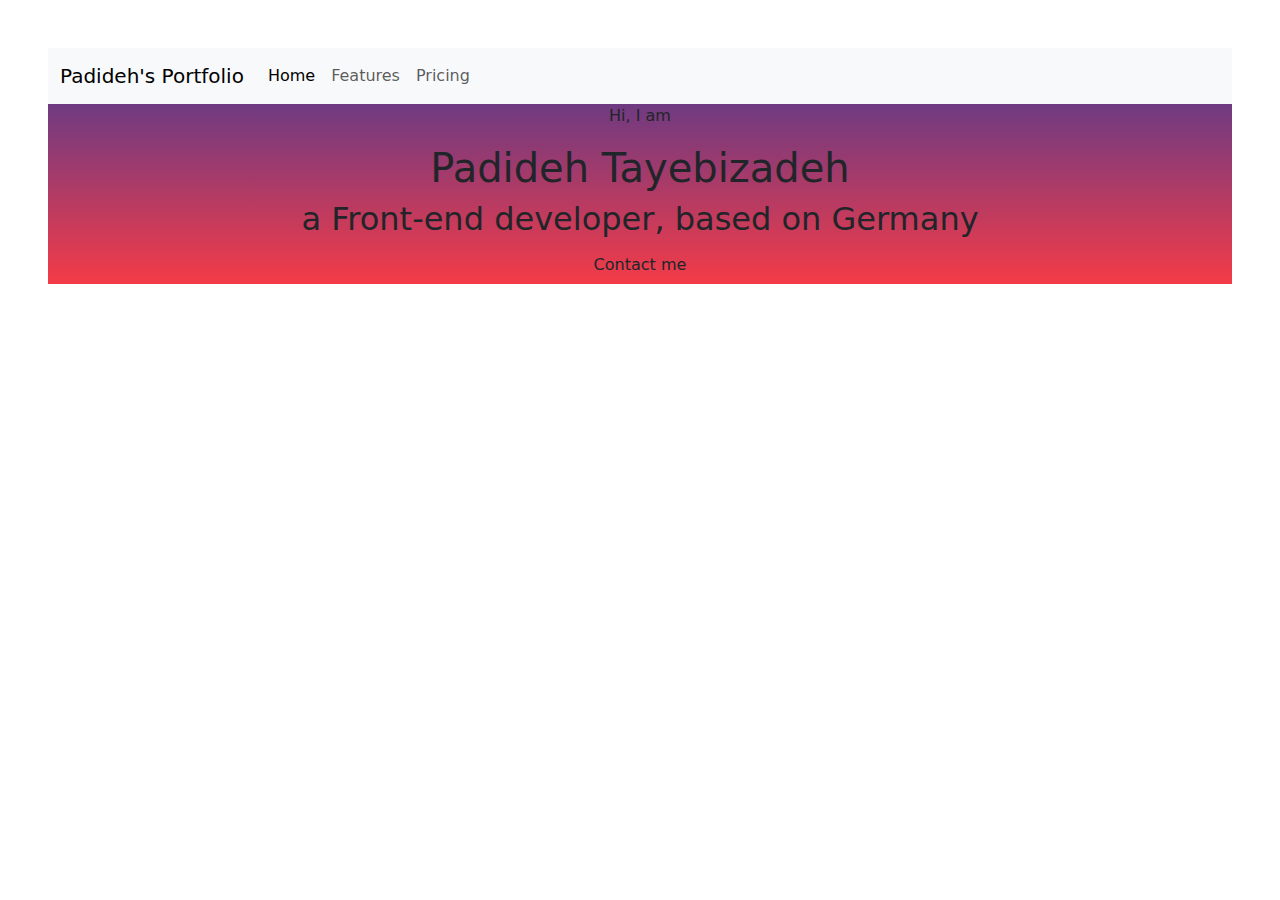
==== index.html @ 76f53159 "slight cahnge in html and css" ====
<!DOCTYPE html>
<html lang="en">
  <head>
    <meta charset="UTF-8" />
    <meta name="viewport" content="width=device-width, initial-scale=1.0" />
    <meta name="description" content="Portfolio index" />
    <link rel="stylesheet" href="/src/index.css" />
    <link rel="preconnect" href="https://fonts.googleapis.com" />
    <link rel="preconnect" href="https://fonts.gstatic.com" crossorigin />
    <link
      href="https://fonts.googleapis.com/css2?family=Poppins:ital,wght@0,100;0,200;0,300;0,400;0,500;0,600;0,700;0,800;0,900;1,100;1,200;1,300;1,400;1,500;1,600;1,700;1,800;1,900&display=swap"
      rel="stylesheet"
    />
    <link rel="preconnect" href="https://fonts.gstatic.com" crossorigin />
    <link
      href="https://fonts.googleapis.com/css2?family=Playfair+Display:ital,wght@0,400..900;1,400..900&display=swap"
      rel="stylesheet"
    />
    <link
      href="https://cdn.jsdelivr.net/npm/bootstrap@5.3.3/dist/css/bootstrap.min.css"
      rel="stylesheet"
      integrity="sha384-QWTKZyjpPEjISv5WaRU9OFeRpok6YctnYmDr5pNlyT2bRjXh0JMhjY6hW+ALEwIH"
      crossorigin="anonymous"
    />
    <script
      src="https://cdn.jsdelivr.net/npm/bootstrap@5.3.3/dist/js/bootstrap.bundle.min.js"
      integrity="sha384-YvpcrYf0tY3lHB60NNkmXc5s9fDVZLESaAA55NDzOxhy9GkcIdslK1eN7N6jIeHz"
      crossorigin="anonymous"
    ></script>

    <title>Portfolio</title>
  </head>
  <body>
    <header class="m-5">
      <nav class="navbar navbar-expand-lg bg-body-tertiary">
        <div class="container-fluid">
          <a class="navbar-brand" href="#">Padideh's Portfolio</a>
          <button
            class="navbar-toggler"
            type="button"
            data-bs-toggle="collapse"
            data-bs-target="#navbarNav"
            aria-controls="navbarNav"
            aria-expanded="false"
            aria-label="Toggle navigation"
          >
            <span class="navbar-toggler-icon"></span>
          </button>
          <div class="collapse navbar-collapse" id="navbarNav">
            <ul class="navbar-nav">
              <li class="nav-item">
                <a class="nav-link active" aria-current="page" href="#">Home</a>
              </li>
              <li class="nav-item">
                <a class="nav-link" href="#">Features</a>
              </li>
              <li class="nav-item">
                <a class="nav-link" href="#">Pricing</a>
              </li>
            </ul>
          </div>
        </div>
      </nav>
      <p>Hi, I am</p>
      <h1>Padideh Tayebizadeh</h1>
      <h2>a Front-end developer, based on Germany</h2>
      <a href="#" class="btn btn-branding">Contact me</a>
    </header>

    <footer></footer>
  </body>
</html>
---- src/index.css ----
:root {
  --main-font-family: "Playfair Display", serif;
  --text-font-family: "Poppins", sans-serif;
  --background-header: linear-gradient(to top, #f43b47 0%, #453a94 100%);
}
header {
  background: var(--background-header);
  text-align: center;
}
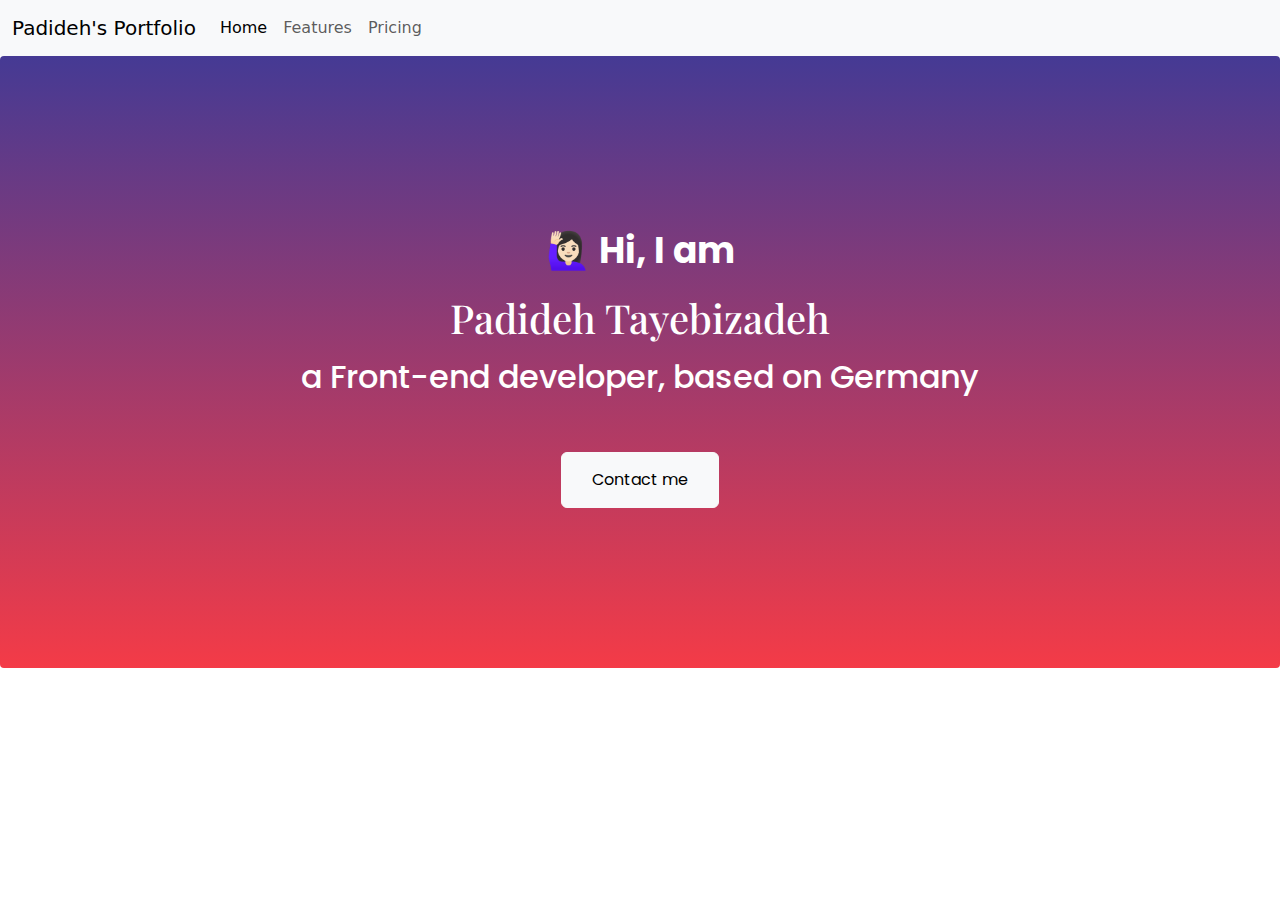
==== commit ffb9b44b: "change in html, complete header styling in css" ====
--- a/index.html
+++ b/index.html
@@ -31,40 +31,42 @@
     <title>Portfolio</title>
   </head>
   <body>
-    <header class="m-5">
-      <nav class="navbar navbar-expand-lg bg-body-tertiary">
-        <div class="container-fluid">
-          <a class="navbar-brand" href="#">Padideh's Portfolio</a>
-          <button
-            class="navbar-toggler"
-            type="button"
-            data-bs-toggle="collapse"
-            data-bs-target="#navbarNav"
-            aria-controls="navbarNav"
-            aria-expanded="false"
-            aria-label="Toggle navigation"
-          >
-            <span class="navbar-toggler-icon"></span>
-          </button>
-          <div class="collapse navbar-collapse" id="navbarNav">
-            <ul class="navbar-nav">
-              <li class="nav-item">
-                <a class="nav-link active" aria-current="page" href="#">Home</a>
-              </li>
-              <li class="nav-item">
-                <a class="nav-link" href="#">Features</a>
-              </li>
-              <li class="nav-item">
-                <a class="nav-link" href="#">Pricing</a>
-              </li>
-            </ul>
-          </div>
+    <nav class="navbar navbar-expand-lg bg-body-tertiary">
+      <div class="container-fluid">
+        <a class="navbar-brand" href="#">Padideh's Portfolio</a>
+        <button
+          class="navbar-toggler"
+          type="button"
+          data-bs-toggle="collapse"
+          data-bs-target="#navbarNav"
+          aria-controls="navbarNav"
+          aria-expanded="false"
+          aria-label="Toggle navigation"
+        >
+          <span class="navbar-toggler-icon"></span>
+        </button>
+        <div class="collapse navbar-collapse" id="navbarNav">
+          <ul class="navbar-nav">
+            <li class="nav-item">
+              <a class="nav-link active" aria-current="page" href="#">Home</a>
+            </li>
+            <li class="nav-item">
+              <a class="nav-link" href="#">Features</a>
+            </li>
+            <li class="nav-item">
+              <a class="nav-link" href="#">Pricing</a>
+            </li>
+          </ul>
         </div>
-      </nav>
-      <p>Hi, I am</p>
-      <h1>Padideh Tayebizadeh</h1>
+      </div>
+    </nav>
+    <header>
+      <p class="m-2">🙋🏻‍♀️ Hi, I am</p>
+      <h1 class="m-3">Padideh Tayebizadeh</h1>
       <h2>a Front-end developer, based on Germany</h2>
-      <a href="#" class="btn btn-branding">Contact me</a>
+      <div>
+        <a href="#" class="btn btn-light mt-5 btn-style">Contact me</a>
+      </div>
     </header>
 
     <footer></footer>
--- a/src/index.css
+++ b/src/index.css
@@ -2,8 +2,29 @@
   --main-font-family: "Playfair Display", serif;
   --text-font-family: "Poppins", sans-serif;
   --background-header: linear-gradient(to top, #f43b47 0%, #453a94 100%);
+  --text-color: #fff;
 }
 header {
   background: var(--background-header);
   text-align: center;
+  padding: 160px 20px;
+  border-radius: 4px;
+  color: var(--text-color);
+  font-family: var(--text-font-family);
 }
+p {
+  font-size: 36px;
+  font-weight: bold;
+}
+h1 {
+  font-family: var(--main-font-family);
+  font-size: 96px;
+  font-weight: bold;
+}
+h2 {
+  font-size: 24;
+  font-weight: normal;
+}
+.btn-style {
+  padding: 15px 30px !important;
+}
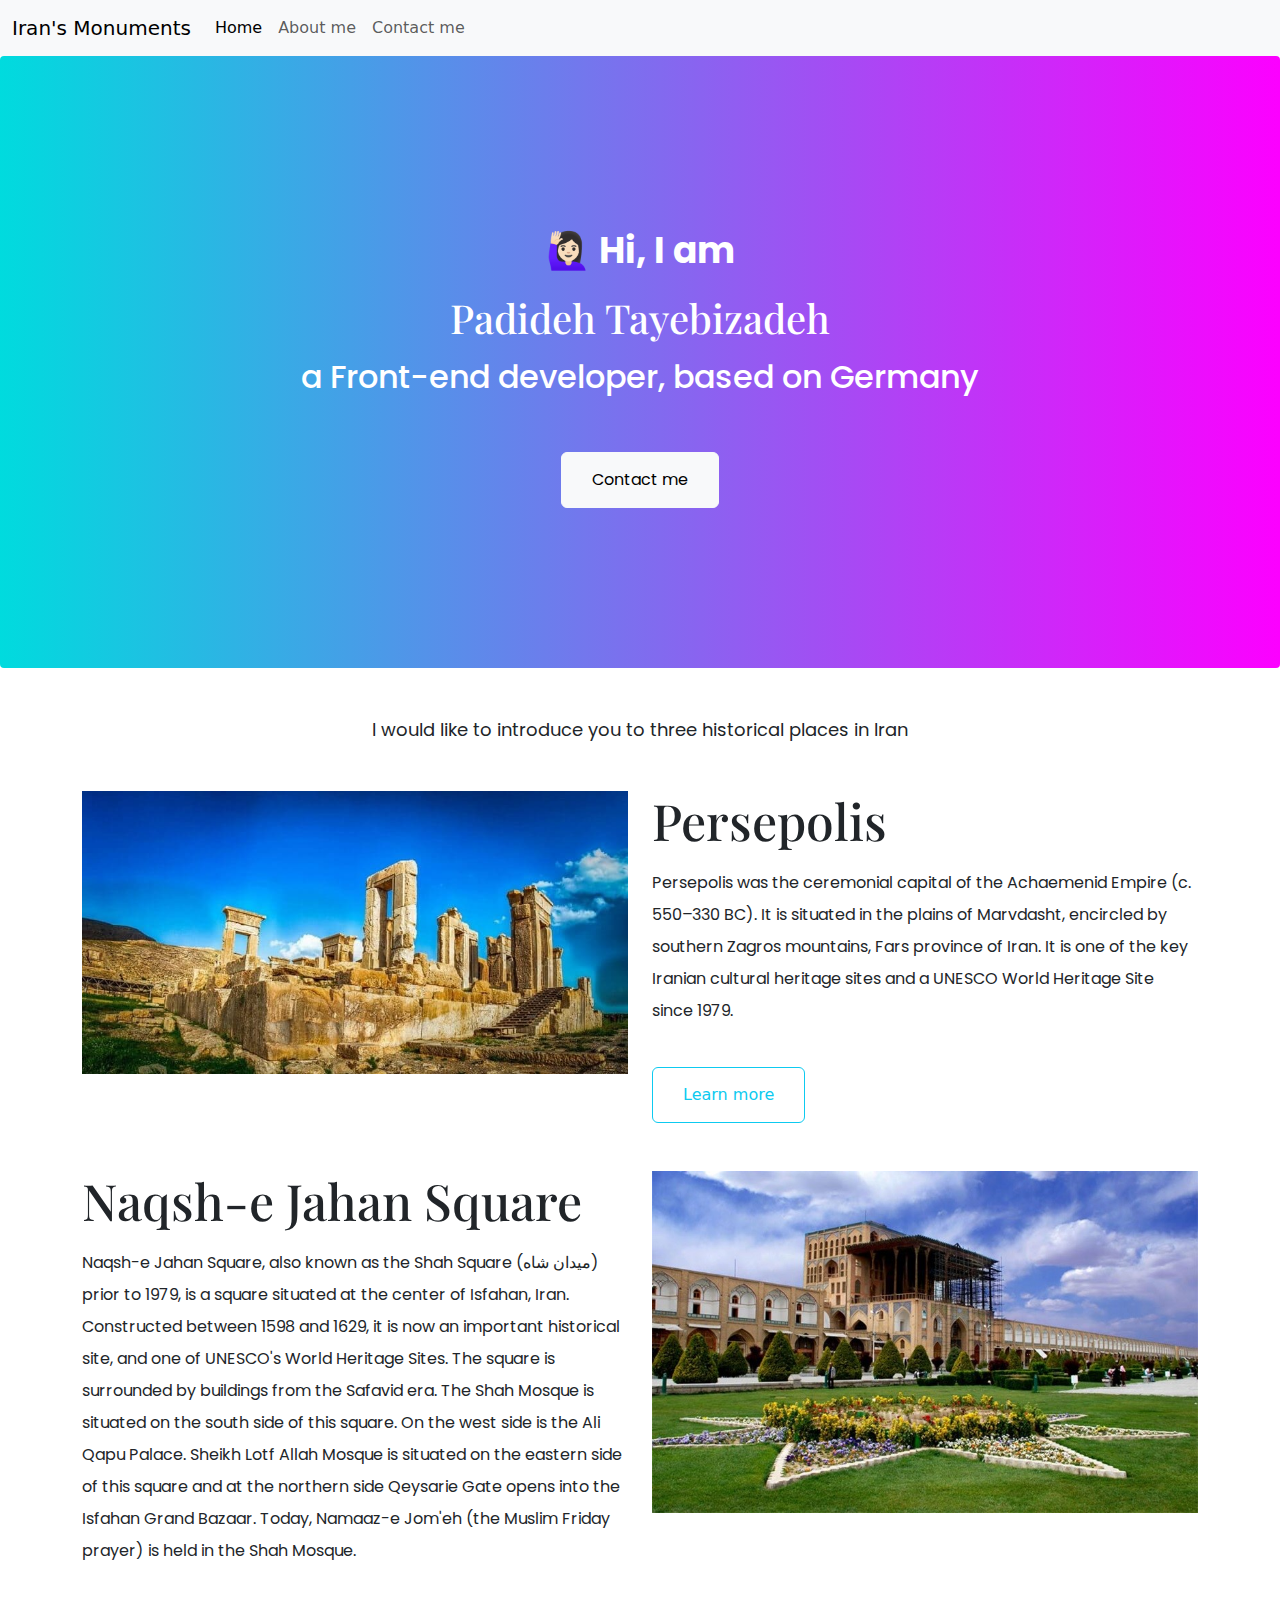
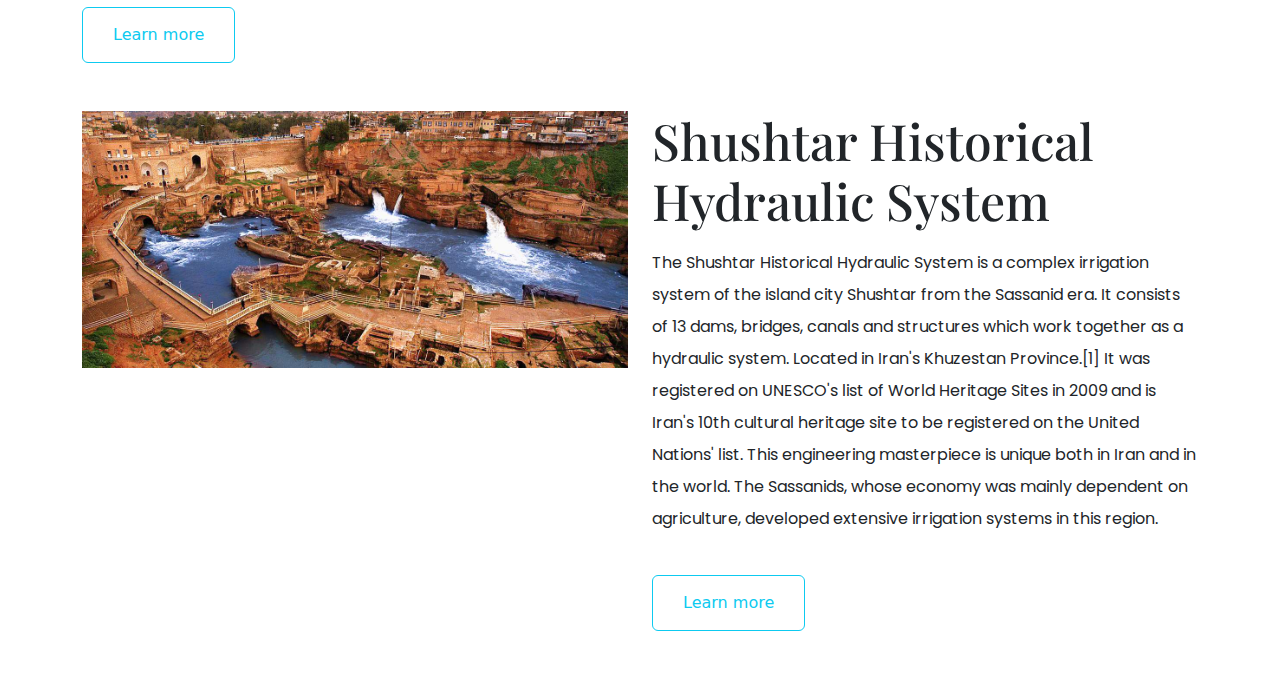
==== commit 7bb73c09: "add grid to index.html and styling the grid" ====
--- a/index.html
+++ b/index.html
@@ -28,12 +28,12 @@
       crossorigin="anonymous"
     ></script>
 
-    <title>Portfolio</title>
+    <title>Iran's monuments</title>
   </head>
   <body>
     <nav class="navbar navbar-expand-lg bg-body-tertiary">
       <div class="container-fluid">
-        <a class="navbar-brand" href="#">Padideh's Portfolio</a>
+        <a class="navbar-brand" href="#">Iran's Monuments</a>
         <button
           class="navbar-toggler"
           type="button"
@@ -51,23 +51,105 @@
               <a class="nav-link active" aria-current="page" href="#">Home</a>
             </li>
             <li class="nav-item">
-              <a class="nav-link" href="#">Features</a>
+              <a class="nav-link" href="#">About me</a>
             </li>
             <li class="nav-item">
-              <a class="nav-link" href="#">Pricing</a>
+              <a class="nav-link" href="#">Contact me</a>
             </li>
           </ul>
         </div>
       </div>
     </nav>
     <header>
-      <p class="m-2">🙋🏻‍♀️ Hi, I am</p>
+      <p class="greetings m-2">🙋🏻‍♀️ Hi, I am</p>
       <h1 class="m-3">Padideh Tayebizadeh</h1>
       <h2>a Front-end developer, based on Germany</h2>
       <div>
         <a href="#" class="btn btn-light mt-5 btn-style">Contact me</a>
       </div>
     </header>
+    <p class="m-5 text-center introduction">
+      I would like to introduce you to three historical places in Iran
+    </p>
+    <!-- start grid -->
+    <div class="container">
+      <!-- first row -->
+      <div class="row mb-5">
+        <div class="col d-none d-lg-block">
+          <img src="/images/Prespolis.jpg" alt="Perspolis" class="img-fluid" />
+        </div>
+        <div class="col">
+          <h2 class="title mb-3">Persepolis</h2>
+          <p class="descriptions mt-3">
+            Persepolis was the ceremonial capital of the Achaemenid Empire
+            (c. 550–330 BC). It is situated in the plains of Marvdasht,
+            encircled by southern Zagros mountains, Fars province of Iran. It is
+            one of the key Iranian cultural heritage sites and a UNESCO World
+            Heritage Site since 1979.
+          </p>
+          <a
+            href="https://en.wikipedia.org/wiki/Persepolis"
+            class="btn btn-outline-info mt-lg-4 btn-style"
+            target="_blank"
+            >Learn more</a
+          >
+        </div>
+      </div>
+      <!-- second row -->
+      <div class="row mb-5">
+        <div class="col">
+          <h2 class="title mb-3">Naqsh-e Jahan Square</h2>
+          <p class="descriptions">
+            Naqsh-e Jahan Square, also known as the Shah Square (میدان شاه)
+            prior to 1979, is a square situated at the center of Isfahan, Iran.
+            Constructed between 1598 and 1629, it is now an important historical
+            site, and one of UNESCO's World Heritage Sites. The square is
+            surrounded by buildings from the Safavid era. The Shah Mosque is
+            situated on the south side of this square. On the west side is the
+            Ali Qapu Palace. Sheikh Lotf Allah Mosque is situated on the eastern
+            side of this square and at the northern side Qeysarie Gate opens
+            into the Isfahan Grand Bazaar. Today, Namaaz-e Jom'eh (the Muslim
+            Friday prayer) is held in the Shah Mosque.
+          </p>
+          <a
+            href="https://en.wikipedia.org/wiki/Naqsh-e_Jahan_Square"
+            class="btn btn-outline-info mt-lg-4 btn-style"
+            target="_blank"
+            >Learn more</a
+          >
+        </div>
+        <div class="col d-none d-lg-block">
+          <img src="/images/naghs.jpg" alt="Naghsh-e-jahan" class="img-fluid" />
+        </div>
+      </div>
+      <!-- third row -->
+      <div class="row mb-5">
+        <div class="col d-none d-lg-block">
+          <img src="/images/shushtar.jpg" alt="shushtar" class="img-fluid" />
+        </div>
+        <div class="col">
+          <h2 class="title mb-3">Shushtar Historical Hydraulic System</h2>
+          <p class="descriptions">
+            The Shushtar Historical Hydraulic System is a complex irrigation
+            system of the island city Shushtar from the Sassanid era. It
+            consists of 13 dams, bridges, canals and structures which work
+            together as a hydraulic system. Located in Iran's Khuzestan
+            Province.[1] It was registered on UNESCO's list of World Heritage
+            Sites in 2009 and is Iran's 10th cultural heritage site to be
+            registered on the United Nations' list. This engineering masterpiece
+            is unique both in Iran and in the world. The Sassanids, whose
+            economy was mainly dependent on agriculture, developed extensive
+            irrigation systems in this region.
+          </p>
+          <a
+            href="https://en.wikipedia.org/wiki/Shushtar_Historical_Hydraulic_System"
+            class="btn btn-outline-info mt-lg-4 btn-style"
+            target="_blank"
+            >Learn more</a
+          >
+        </div>
+      </div>
+    </div>
 
     <footer></footer>
   </body>
--- a/src/index.css
+++ b/src/index.css
@@ -1,9 +1,21 @@
 :root {
   --main-font-family: "Playfair Display", serif;
   --text-font-family: "Poppins", sans-serif;
-  --background-header: linear-gradient(to top, #f43b47 0%, #453a94 100%);
+  --background-header: linear-gradient(to right, #00dbde 0%, #fc00ff 100%);
   --text-color: #fff;
 }
+
+@media (max-width: 960px) {
+  .descriptions {
+    font-size: 14px !important;
+    text-align: center;
+  }
+  .title {
+    font-size: 35px !important;
+    text-align: center;
+  }
+}
+
 header {
   background: var(--background-header);
   text-align: center;
@@ -12,7 +24,7 @@
   color: var(--text-color);
   font-family: var(--text-font-family);
 }
-p {
+.greetings {
   font-size: 36px;
   font-weight: bold;
 }
@@ -28,3 +40,18 @@
 .btn-style {
   padding: 15px 30px !important;
 }
+
+.introduction {
+  font-family: var(--text-font-family);
+  font-size: 18px;
+}
+.title {
+  font-family: var(--main-font-family);
+  font-size: 50px;
+}
+
+.descriptions {
+  font-family: var(--text-font-family);
+  font-size: 16px;
+  line-height: 2;
+}
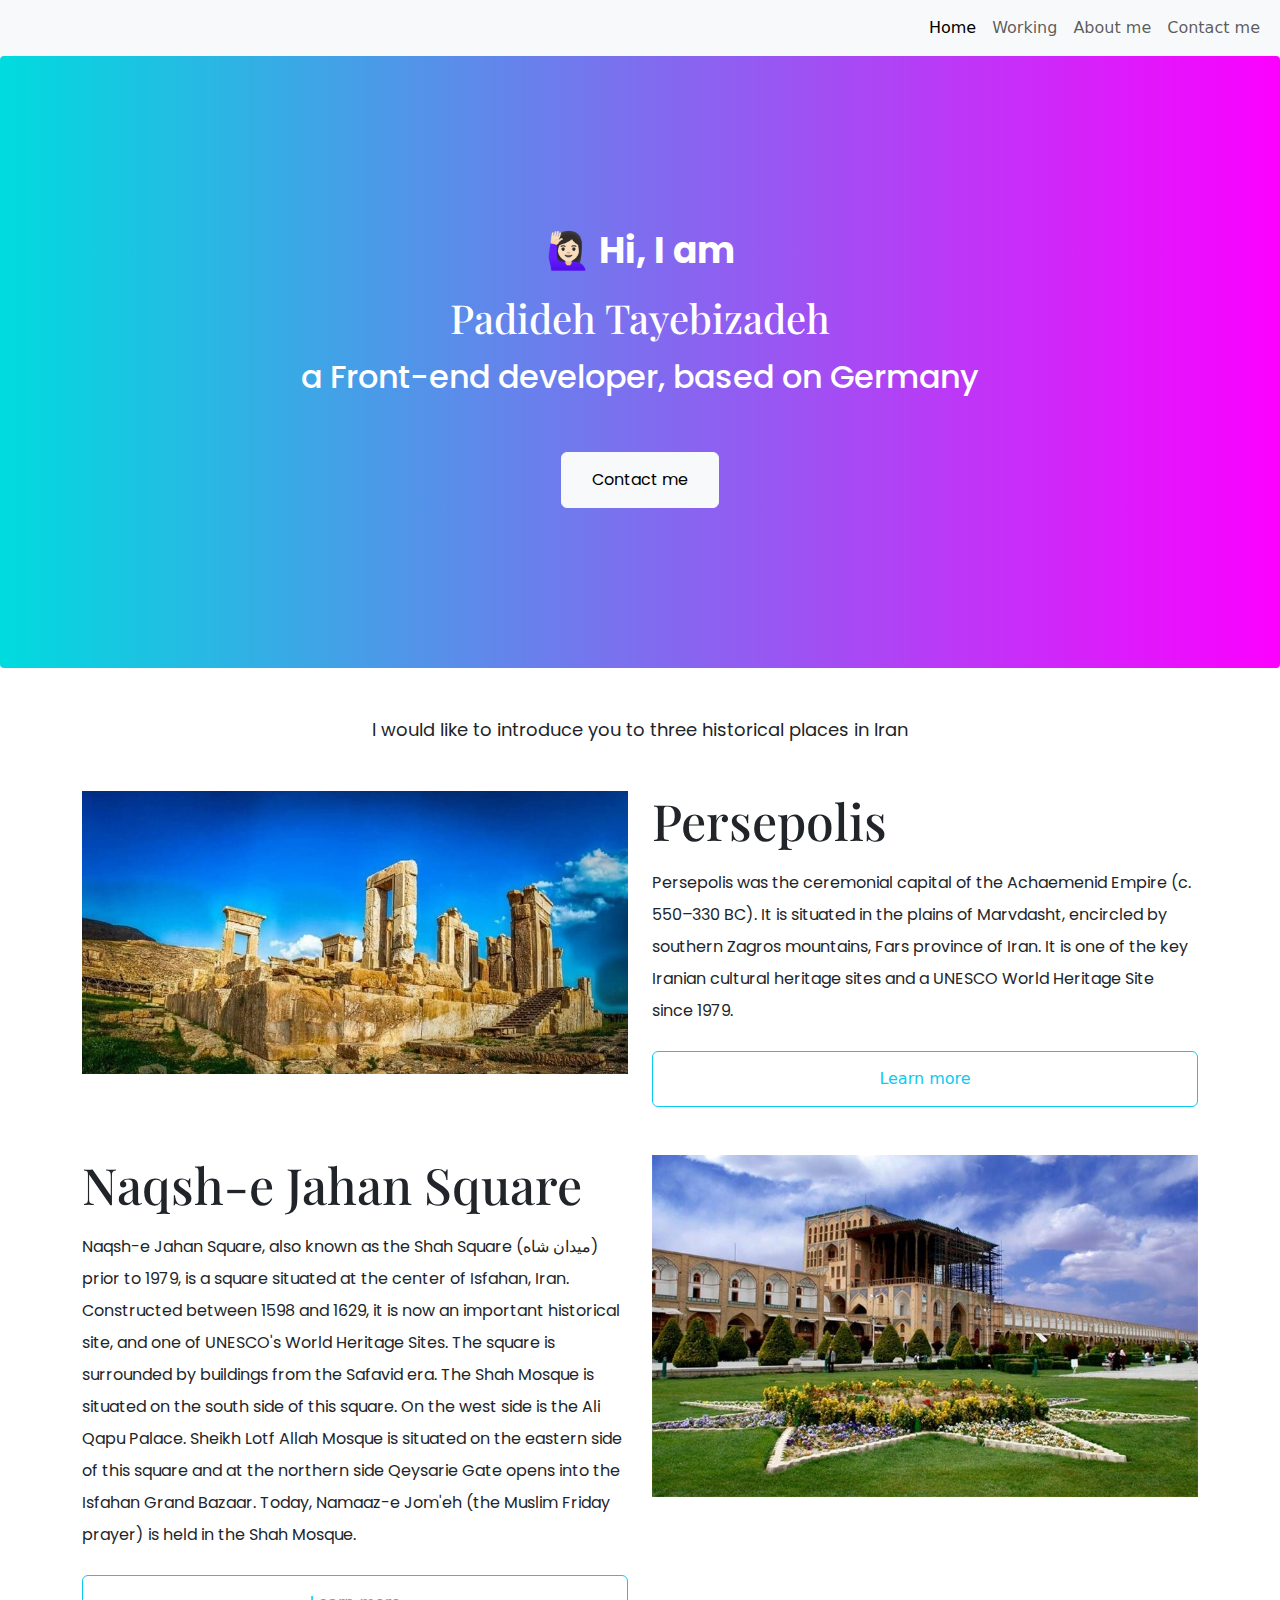
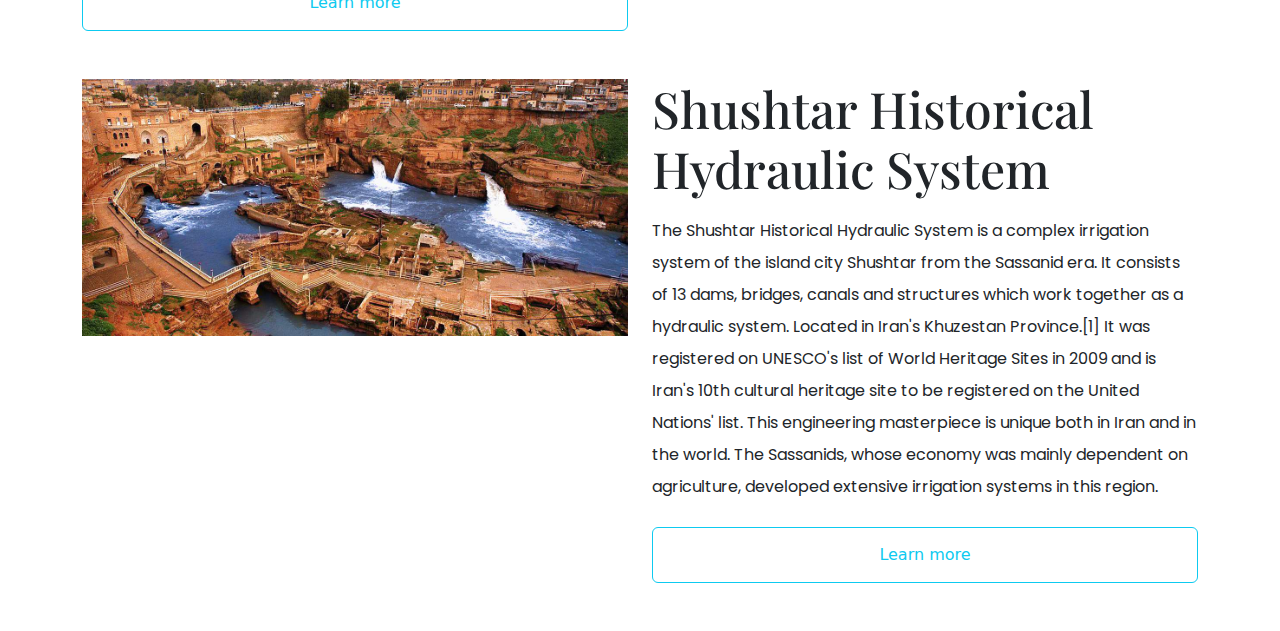
==== commit 3281edde: "working on navbar and buttons" ====
--- a/index.html
+++ b/index.html
@@ -33,7 +33,9 @@
   <body>
     <nav class="navbar navbar-expand-lg bg-body-tertiary">
       <div class="container-fluid">
-        <a class="navbar-brand" href="#">Iran's Monuments</a>
+        <a class="navbar-brand d-none d-lg-block d-md-block d-xl-none" href="#"
+          >Iran's Monuments</a
+        >
         <button
           class="navbar-toggler"
           type="button"
@@ -46,15 +48,18 @@
           <span class="navbar-toggler-icon"></span>
         </button>
         <div class="collapse navbar-collapse" id="navbarNav">
-          <ul class="navbar-nav">
+          <ul class="navbar-nav ms-auto">
             <li class="nav-item">
               <a class="nav-link active" aria-current="page" href="#">Home</a>
             </li>
             <li class="nav-item">
-              <a class="nav-link" href="#">About me</a>
+              <a class="nav-link" href="/working.html">Working</a>
             </li>
             <li class="nav-item">
-              <a class="nav-link" href="#">Contact me</a>
+              <a class="nav-link" href="/about.html">About me</a>
+            </li>
+            <li class="nav-item">
+              <a class="nav-link" href="/contact.html">Contact me</a>
             </li>
           </ul>
         </div>
@@ -87,9 +92,10 @@
             one of the key Iranian cultural heritage sites and a UNESCO World
             Heritage Site since 1979.
           </p>
+
           <a
             href="https://en.wikipedia.org/wiki/Persepolis"
-            class="btn btn-outline-info mt-lg-4 btn-style"
+            class="btn btn-outline-info mt-lg-4 btn-style d-flex align-item-center justify-content-center"
             target="_blank"
             >Learn more</a
           >
@@ -113,7 +119,7 @@
           </p>
           <a
             href="https://en.wikipedia.org/wiki/Naqsh-e_Jahan_Square"
-            class="btn btn-outline-info mt-lg-4 btn-style"
+            class="btn btn-outline-info mt-lg-4 btn-style d-flex align-item-center justify-content-center"
             target="_blank"
             >Learn more</a
           >
@@ -143,7 +149,7 @@
           </p>
           <a
             href="https://en.wikipedia.org/wiki/Shushtar_Historical_Hydraulic_System"
-            class="btn btn-outline-info mt-lg-4 btn-style"
+            class="btn btn-outline-info mt-lg-4 btn-style d-flex align-item-center justify-content-center"
             target="_blank"
             >Learn more</a
           >
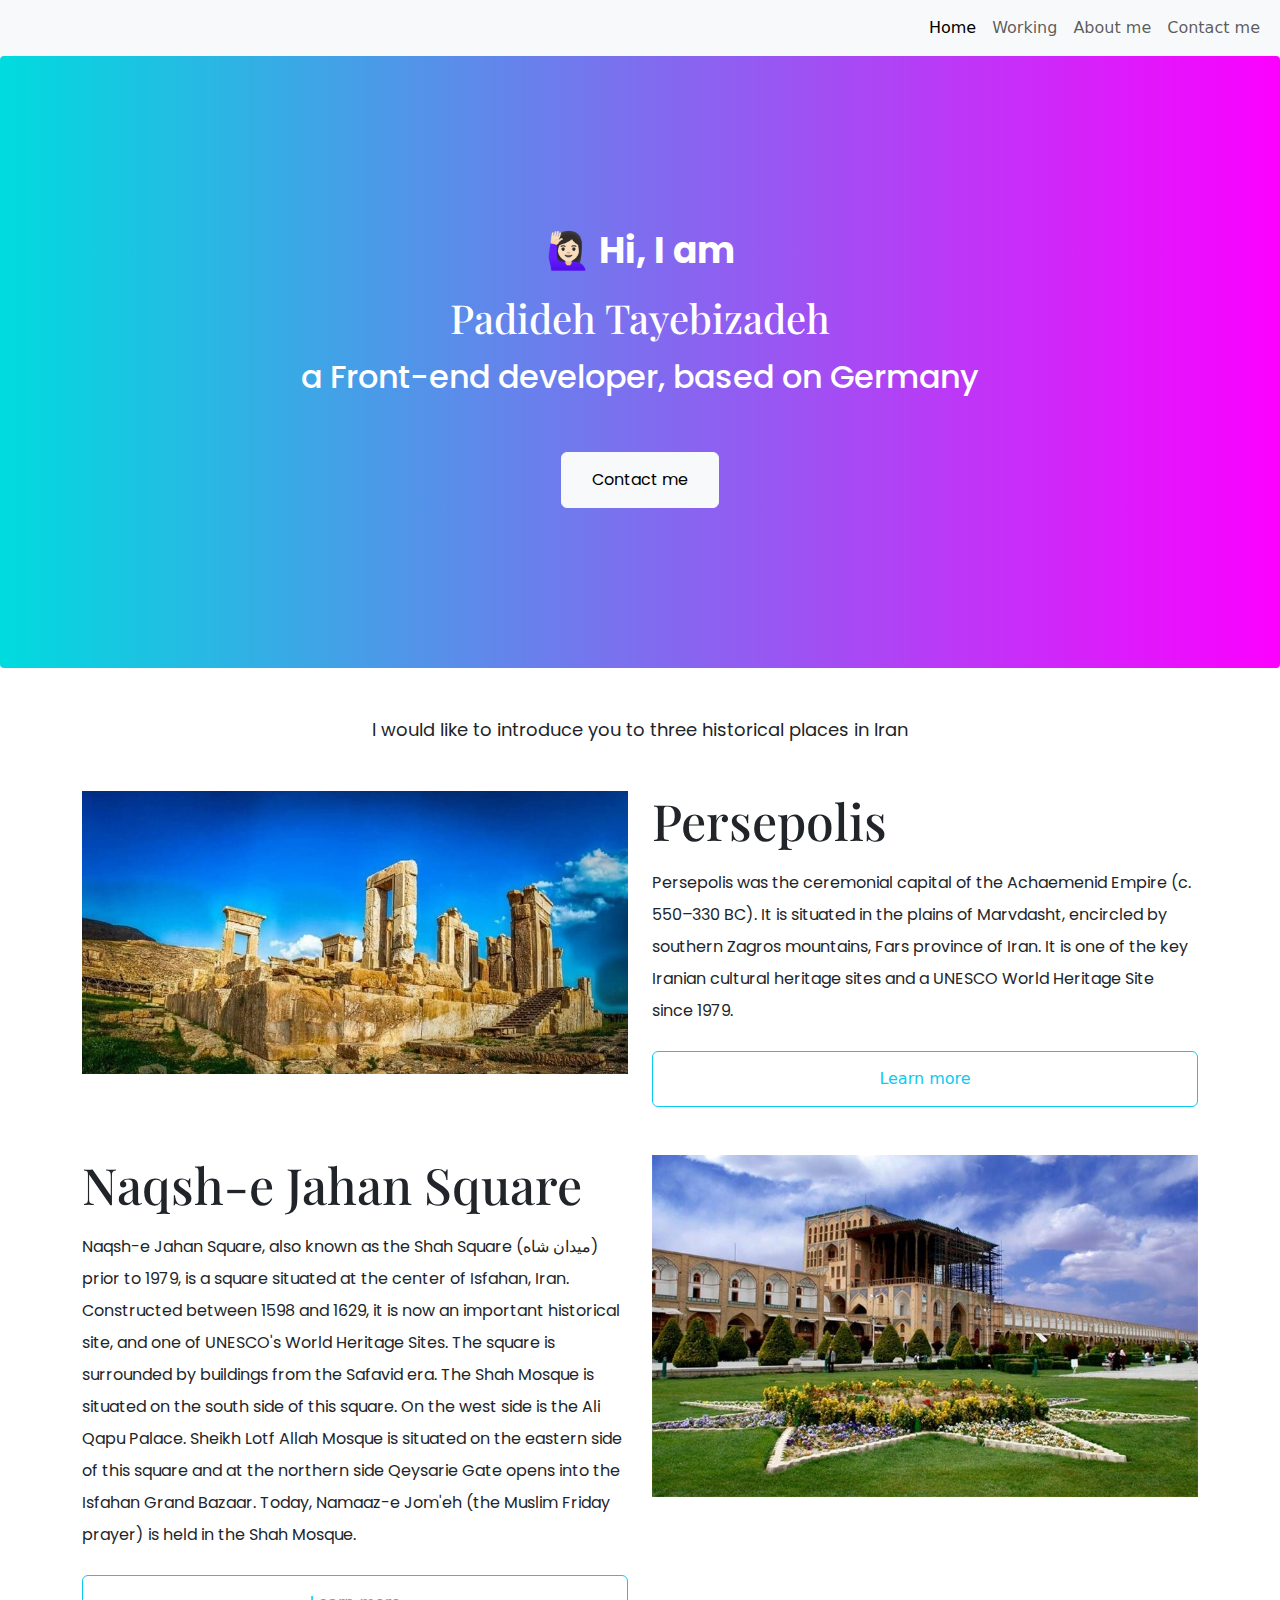
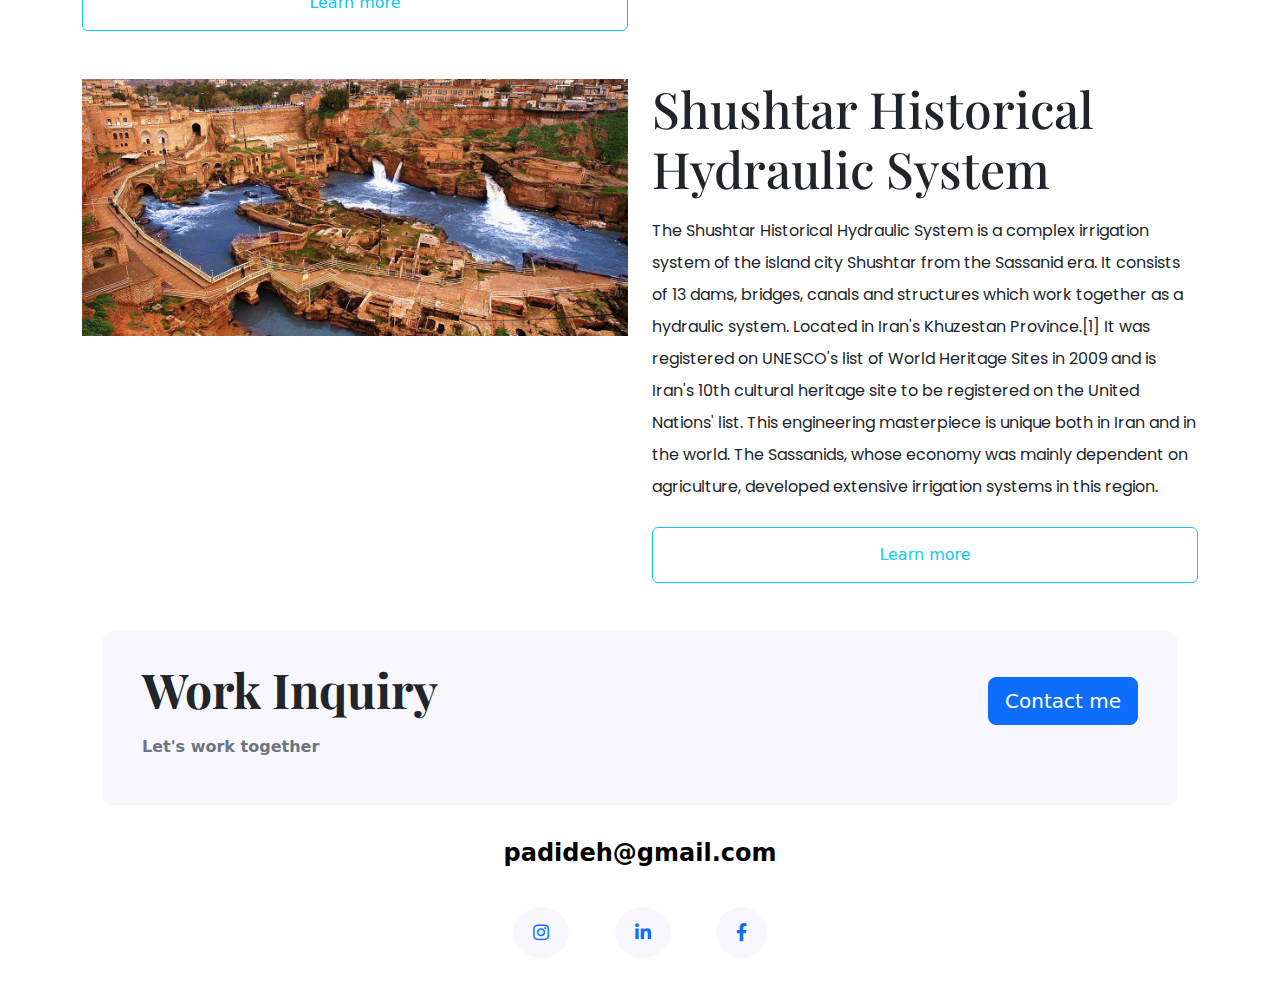
==== commit d8dd05fd: "adding footer to all pages" ====
--- a/index.html
+++ b/index.html
@@ -21,6 +21,10 @@
       rel="stylesheet"
       integrity="sha384-QWTKZyjpPEjISv5WaRU9OFeRpok6YctnYmDr5pNlyT2bRjXh0JMhjY6hW+ALEwIH"
       crossorigin="anonymous"
+    />
+    <link
+      rel="stylesheet"
+      href="https://cdnjs.cloudflare.com/ajax/libs/font-awesome/5.15.3/css/all.min.css"
     />
     <script
       src="https://cdn.jsdelivr.net/npm/bootstrap@5.3.3/dist/js/bootstrap.bundle.min.js"
@@ -155,8 +159,46 @@
           >
         </div>
       </div>
+      <footer>
+        <div
+          class="contact-box d-flex justify-content-between d-none d-lg-flex"
+        >
+          <div>
+            <h4>Work Inquiry</h4>
+            <p class="mt-3">Let's work together</p>
+          </div>
+          <div>
+            <a href="" class="btn btn-primary btn-lg mt-3">Contact me</a>
+          </div>
+        </div>
+        <div class="social-links text-center">
+          <div>
+            <a href="mailto:padideh@gmail.com" class="email-link"
+              >padideh@gmail.com</a
+            >
+          </div>
+          <div class="social-media m-5">
+            <a
+              href="https://www.instagram.com"
+              target="_blank"
+              class="social-media-link"
+              ><i class="fab fa-instagram"></i
+            ></a>
+            <a
+              href="https://www.linkedin.com/"
+              target="_blank"
+              class="social-media-link"
+              ><i class="fab fa-linkedin-in"></i
+            ></a>
+            <a
+              href="https://www.facebook.com/"
+              target="_blank"
+              class="social-media-link"
+              ><i class="fab fa-facebook-f"></i
+            ></a>
+          </div>
+        </div>
+      </footer>
     </div>
-
-    <footer></footer>
   </body>
 </html>
--- a/src/index.css
+++ b/src/index.css
@@ -3,6 +3,8 @@
   --text-font-family: "Poppins", sans-serif;
   --background-header: linear-gradient(to right, #00dbde 0%, #fc00ff 100%);
   --text-color: #fff;
+  --backgroun-color: #f9f7fe;
+  --social-icon-color: #0d6efd;
 }
 
 @media (max-width: 960px) {
@@ -55,3 +57,43 @@
   font-size: 16px;
   line-height: 2;
 }
+
+footer .contact-box {
+  background-color: var(--backgroun-color);
+  margin: 30px 20px;
+  padding: 30px 40px;
+  border-radius: 10px;
+}
+footer .contact-box h4 {
+  font-family: var(--main-font-family);
+  font-size: 48px;
+  font-weight: bold;
+}
+
+footer .contact-box p {
+  font-weight: bold;
+  font-size: 16px;
+  color: #6c757d;
+}
+
+footer .email-link {
+  font: var(--text-font-family);
+  text-decoration: none;
+  color: #000;
+  font-size: 24px;
+  font-weight: bold;
+}
+
+footer .social-media-link {
+  margin: 10px 20px;
+  padding: 15px 20px;
+  border-radius: 50%;
+  font-size: 18px;
+  color: var(--social-icon-color);
+  background-color: var(--backgroun-color);
+  transition: all 100ms ease-in-out;
+}
+footer .social-media-link:hover {
+  color: #fff;
+  background-color: var(--social-icon-color);
+}
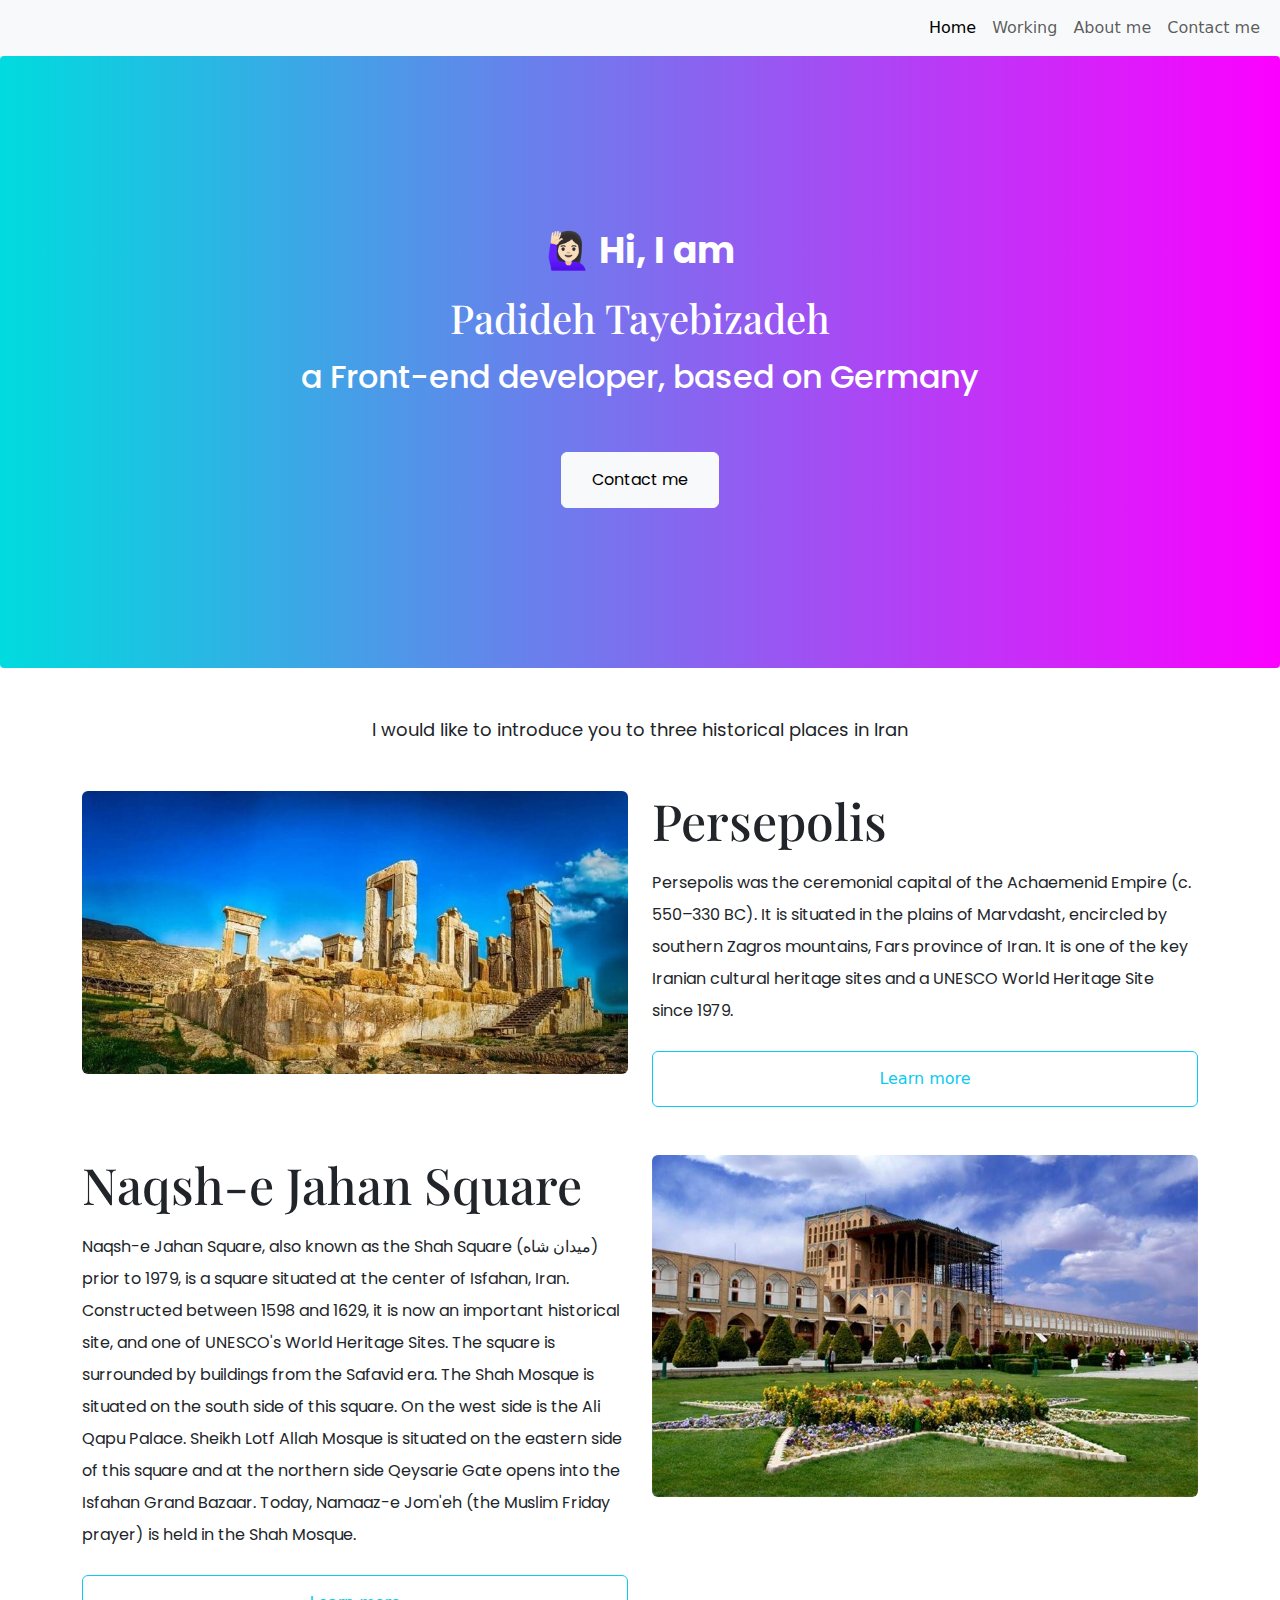
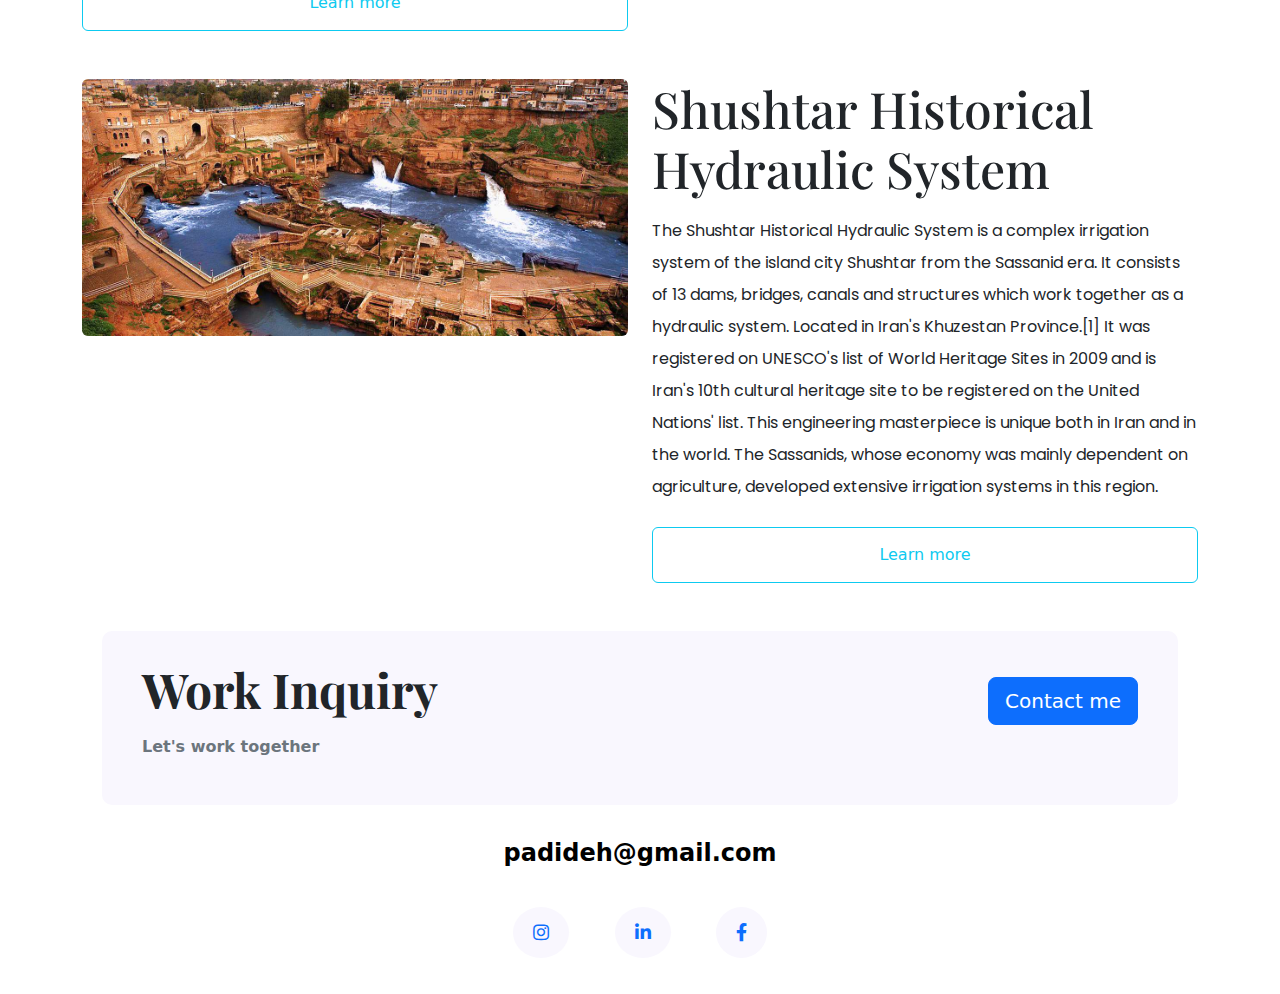
==== commit b97efd57: "updating seo part. final check" ====
--- a/index.html
+++ b/index.html
@@ -3,7 +3,10 @@
   <head>
     <meta charset="UTF-8" />
     <meta name="viewport" content="width=device-width, initial-scale=1.0" />
-    <meta name="description" content="Portfolio index" />
+    <meta
+      name="description"
+      content="Portfolio index project. Front-end developer"
+    />
     <link rel="stylesheet" href="/src/index.css" />
     <link rel="preconnect" href="https://fonts.googleapis.com" />
     <link rel="preconnect" href="https://fonts.gstatic.com" crossorigin />
@@ -85,7 +88,11 @@
       <!-- first row -->
       <div class="row mb-5">
         <div class="col d-none d-lg-block">
-          <img src="/images/Prespolis.jpg" alt="Perspolis" class="img-fluid" />
+          <img
+            src="/images/Prespolis.jpg"
+            alt="Perspolis"
+            class="img-fluid rounded"
+          />
         </div>
         <div class="col">
           <h2 class="title mb-3">Persepolis</h2>
@@ -129,13 +136,21 @@
           >
         </div>
         <div class="col d-none d-lg-block">
-          <img src="/images/naghs.jpg" alt="Naghsh-e-jahan" class="img-fluid" />
+          <img
+            src="/images/naghs.jpg"
+            alt="Naghsh-e-jahan"
+            class="img-fluid rounded"
+          />
         </div>
       </div>
       <!-- third row -->
       <div class="row mb-5">
         <div class="col d-none d-lg-block">
-          <img src="/images/shushtar.jpg" alt="shushtar" class="img-fluid" />
+          <img
+            src="/images/shushtar.jpg"
+            alt="shushtar"
+            class="img-fluid rounded"
+          />
         </div>
         <div class="col">
           <h2 class="title mb-3">Shushtar Historical Hydraulic System</h2>
@@ -168,7 +183,9 @@
             <p class="mt-3">Let's work together</p>
           </div>
           <div>
-            <a href="" class="btn btn-primary btn-lg mt-3">Contact me</a>
+            <a href="/contact.html" class="btn btn-primary btn-lg mt-3"
+              >Contact me</a
+            >
           </div>
         </div>
         <div class="social-links text-center">
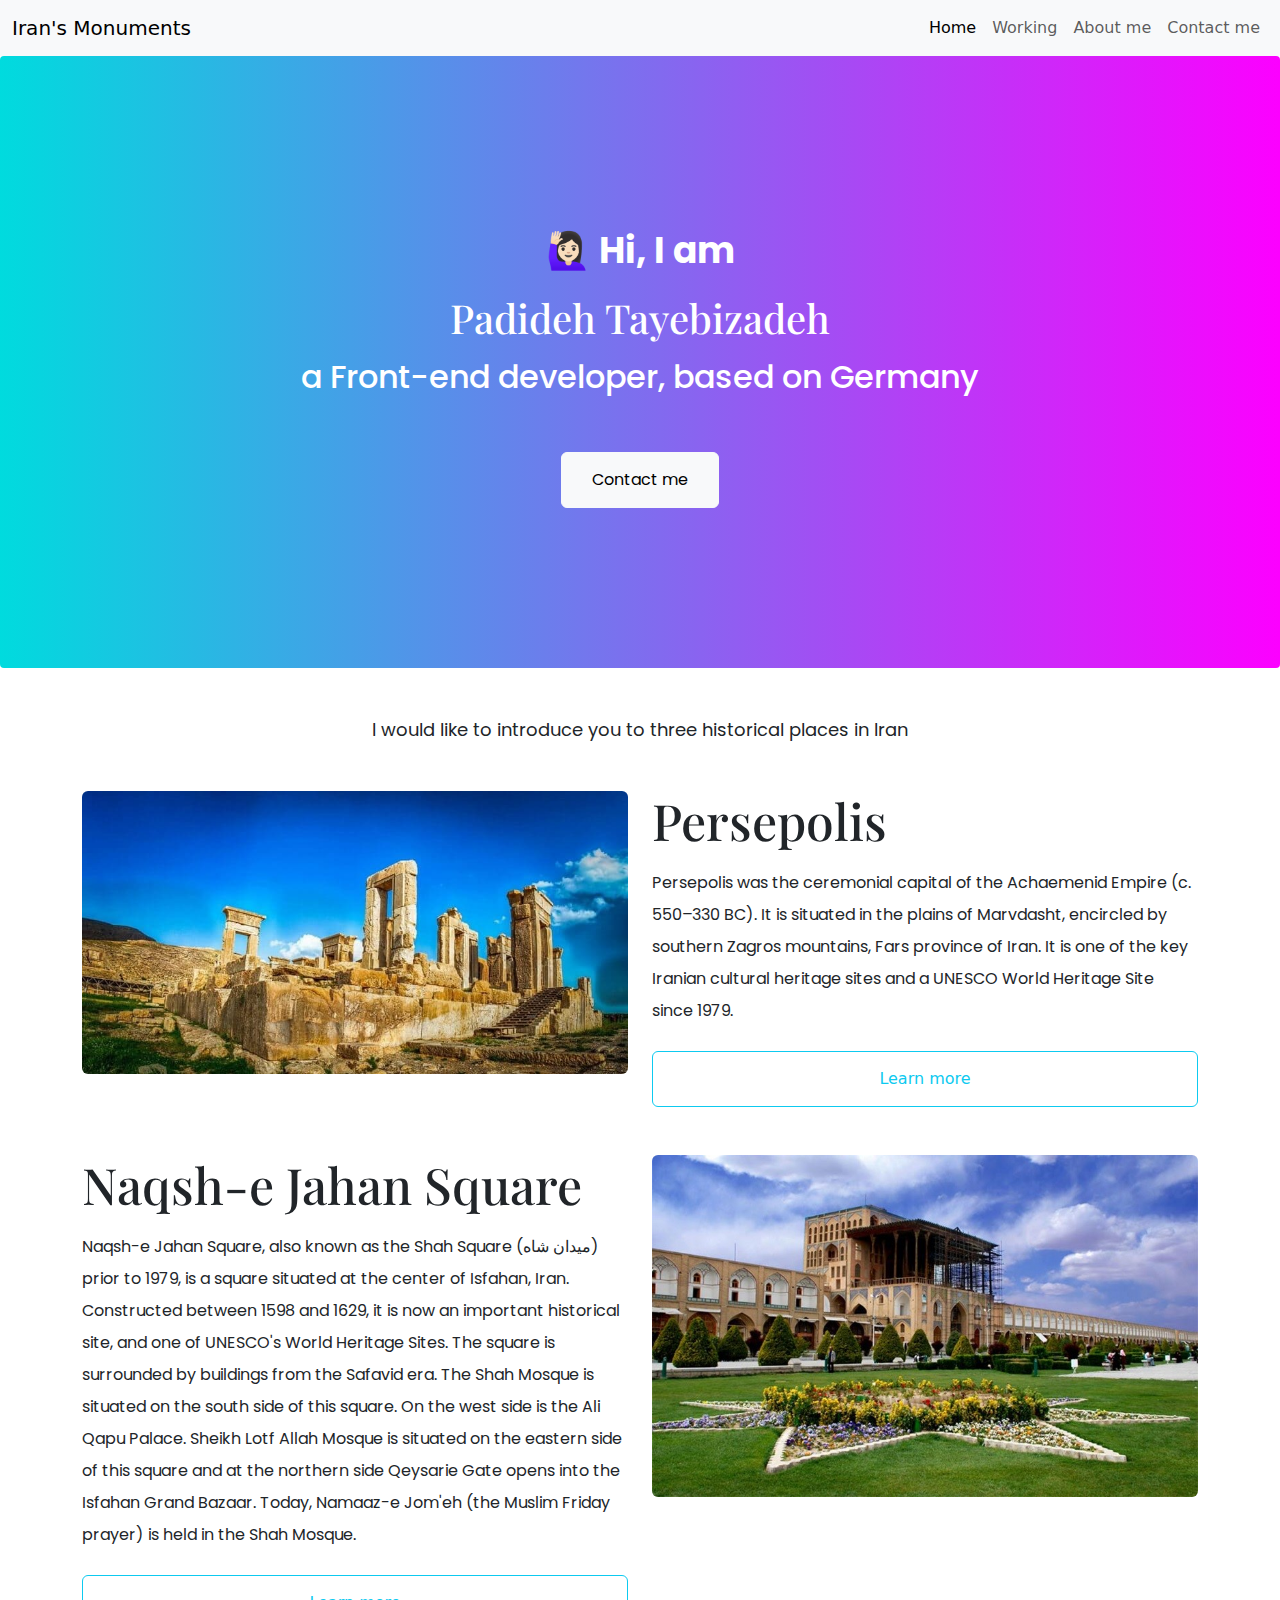
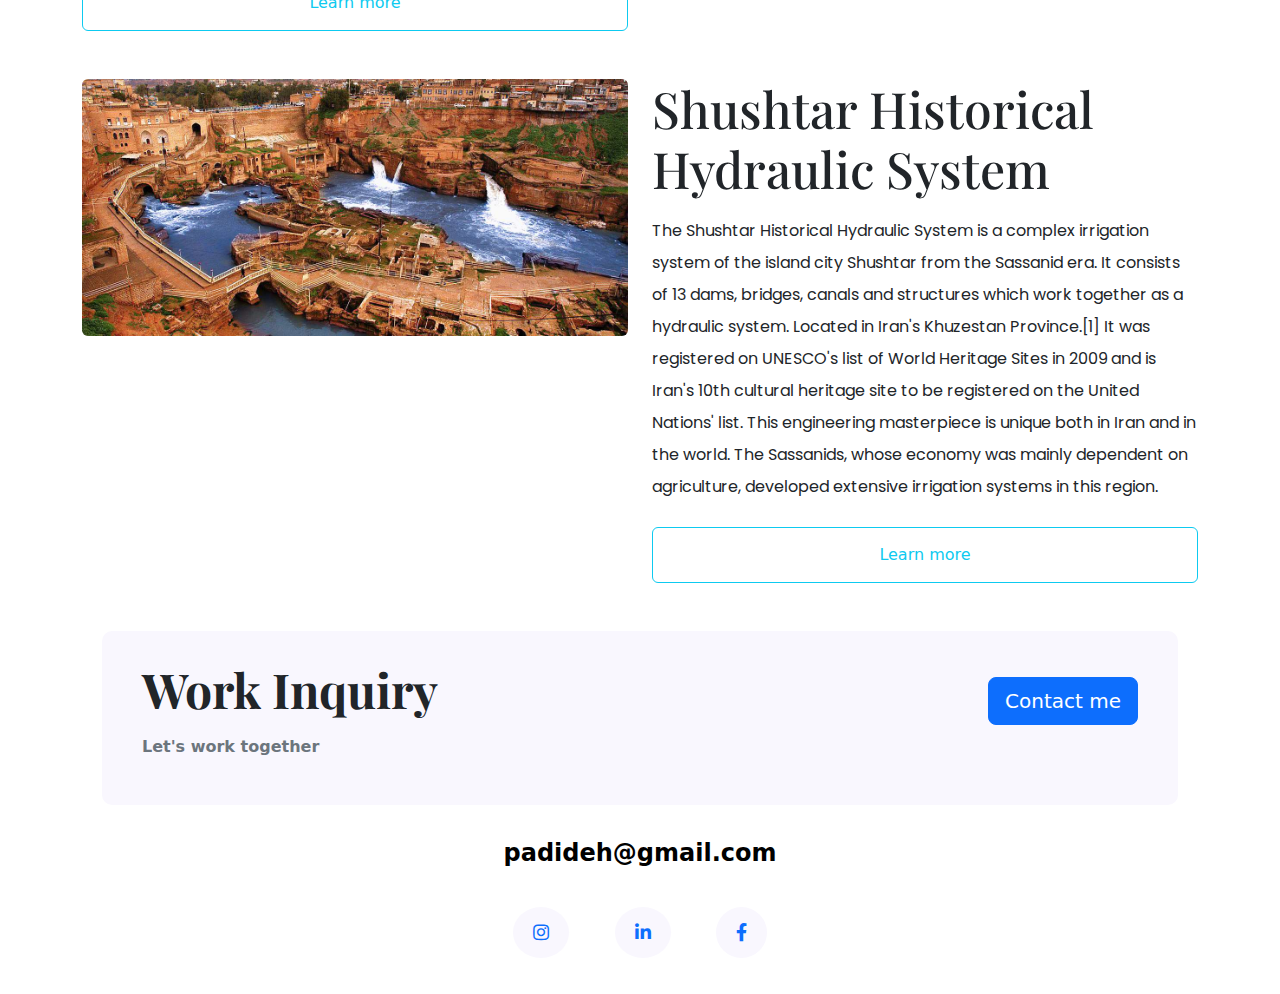
==== commit 8884916d: "final check" ====
--- a/index.html
+++ b/index.html
@@ -40,7 +40,9 @@
   <body>
     <nav class="navbar navbar-expand-lg bg-body-tertiary">
       <div class="container-fluid">
-        <a class="navbar-brand d-none d-lg-block d-md-block d-xl-none" href="#"
+        <a
+          class="navbar-brand d-none d-lg-block d-md-block d-xl-block"
+          href="/index.html"
           >Iran's Monuments</a
         >
         <button
@@ -77,7 +79,9 @@
       <h1 class="m-3">Padideh Tayebizadeh</h1>
       <h2>a Front-end developer, based on Germany</h2>
       <div>
-        <a href="#" class="btn btn-light mt-5 btn-style">Contact me</a>
+        <a href="/contact.html" class="btn btn-light mt-5 btn-style"
+          >Contact me</a
+        >
       </div>
     </header>
     <p class="m-5 text-center introduction">
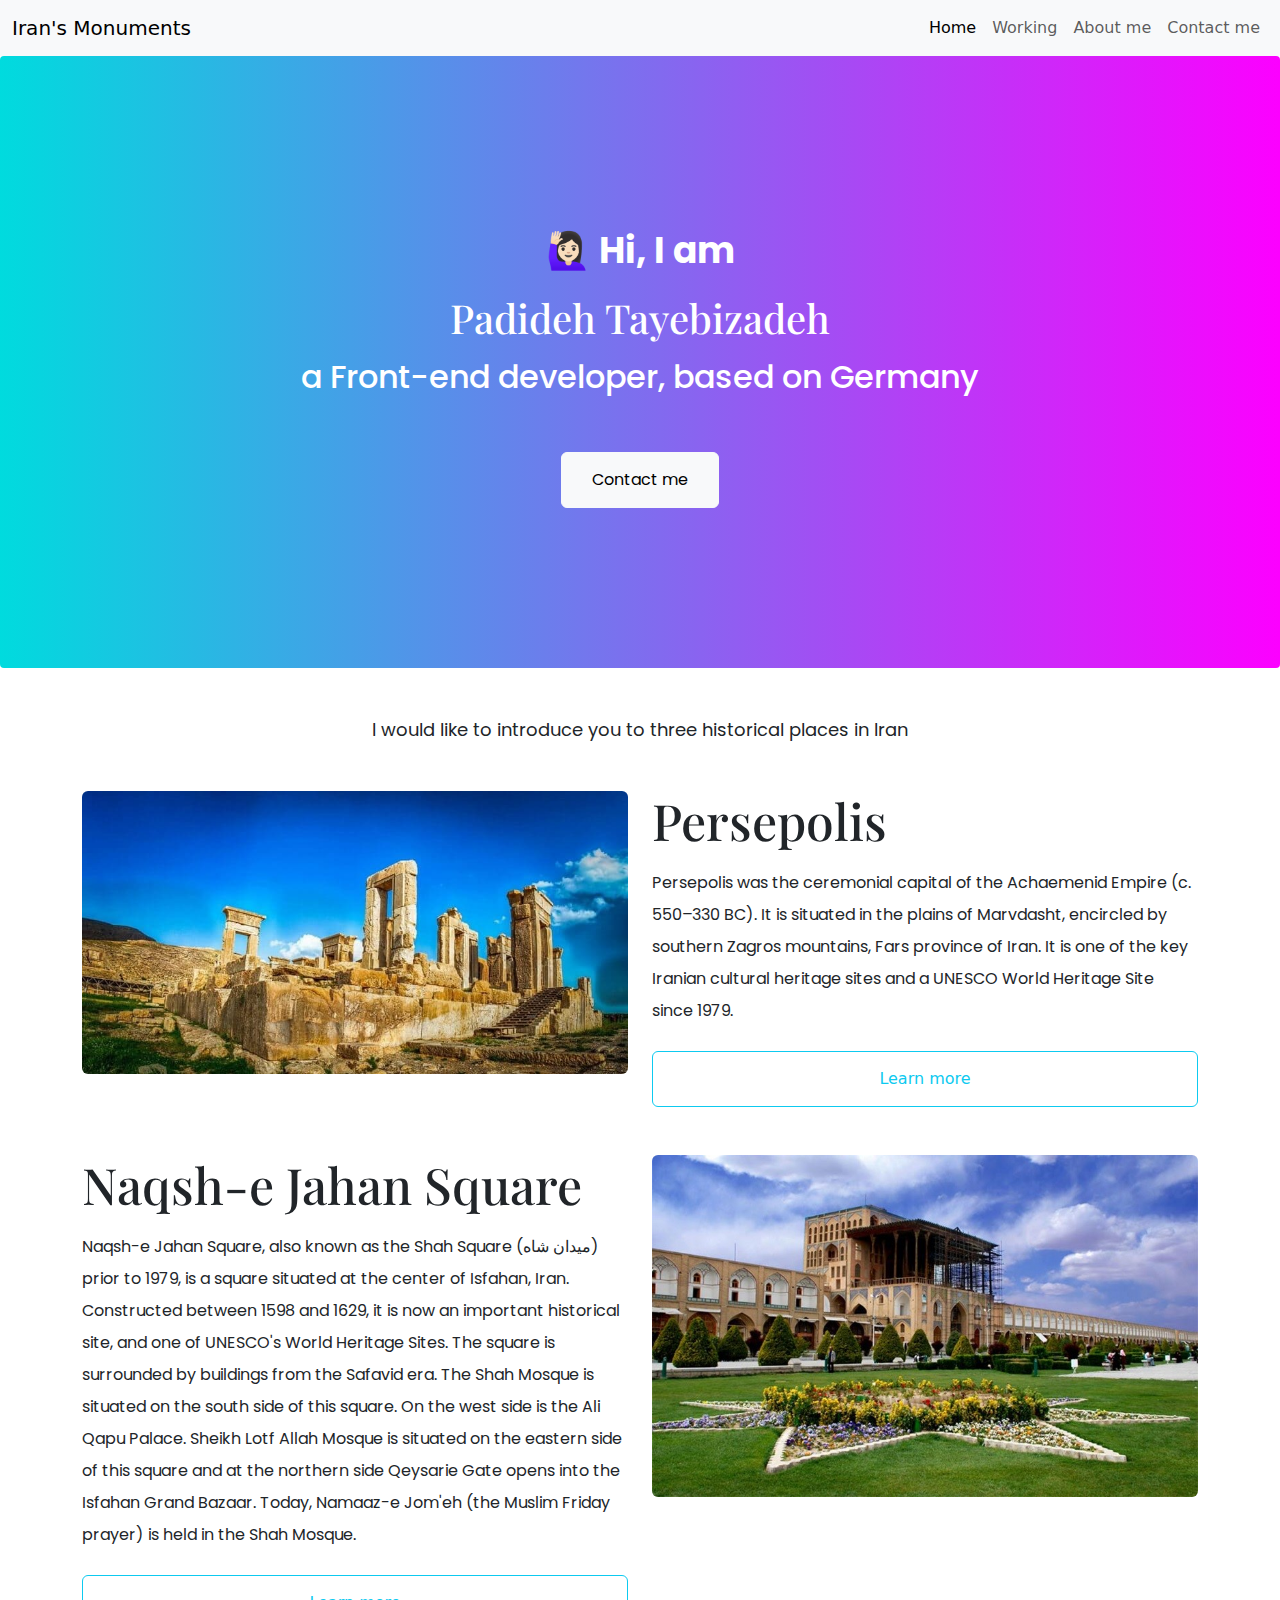
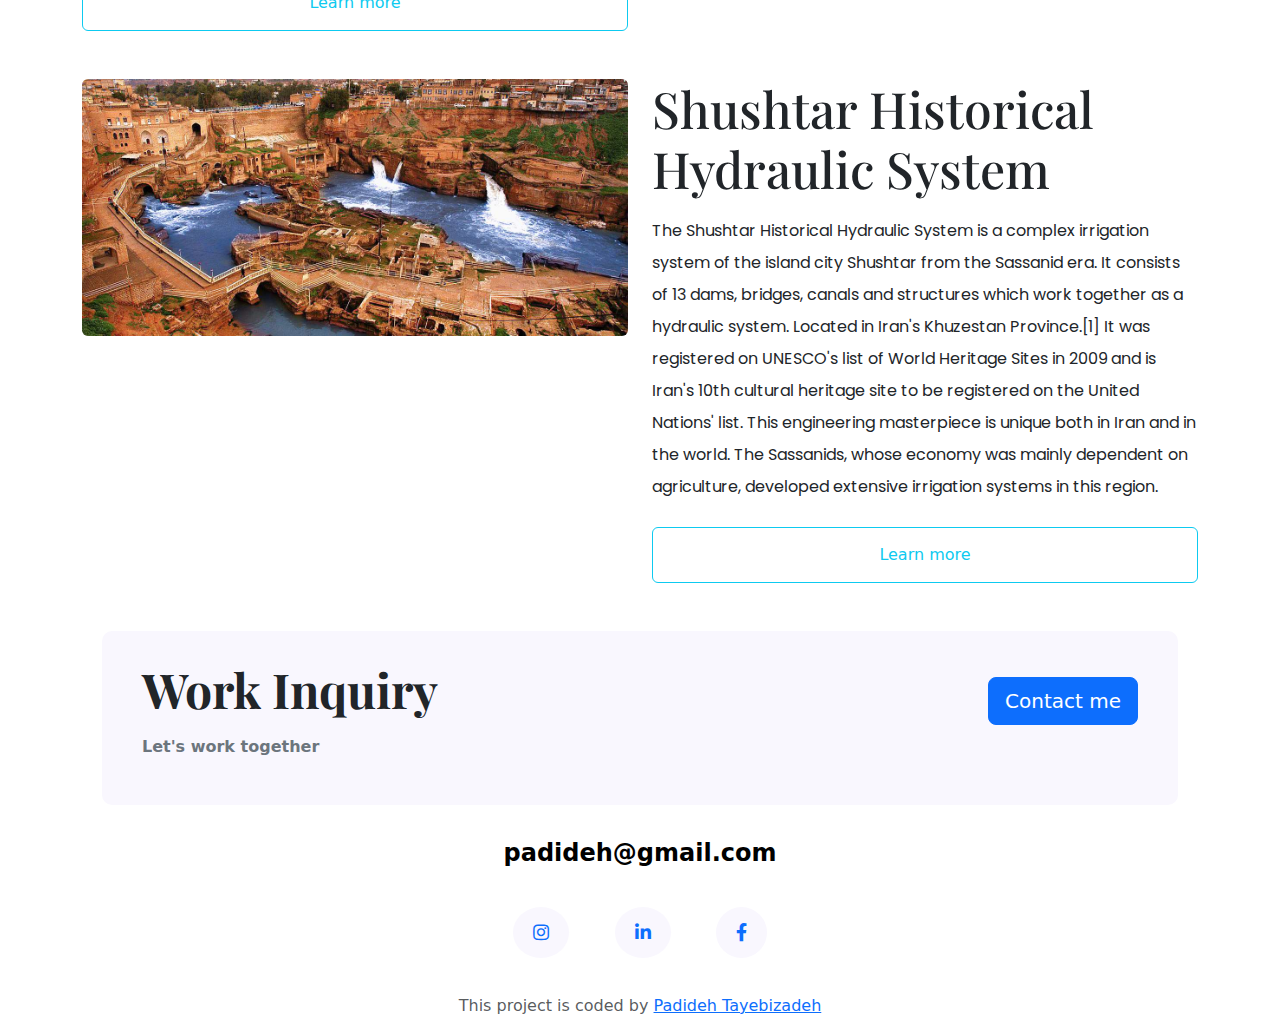
==== commit 11247eab: "adding github repository link" ====
--- a/index.html
+++ b/index.html
@@ -219,6 +219,12 @@
             ></a>
           </div>
         </div>
+        <p class="text-center text-muted">
+          This project is coded by
+          <a href="https://github.com/Padideht/portfolio-project"
+            >Padideh Tayebizadeh</a
+          >
+        </p>
       </footer>
     </div>
   </body>
